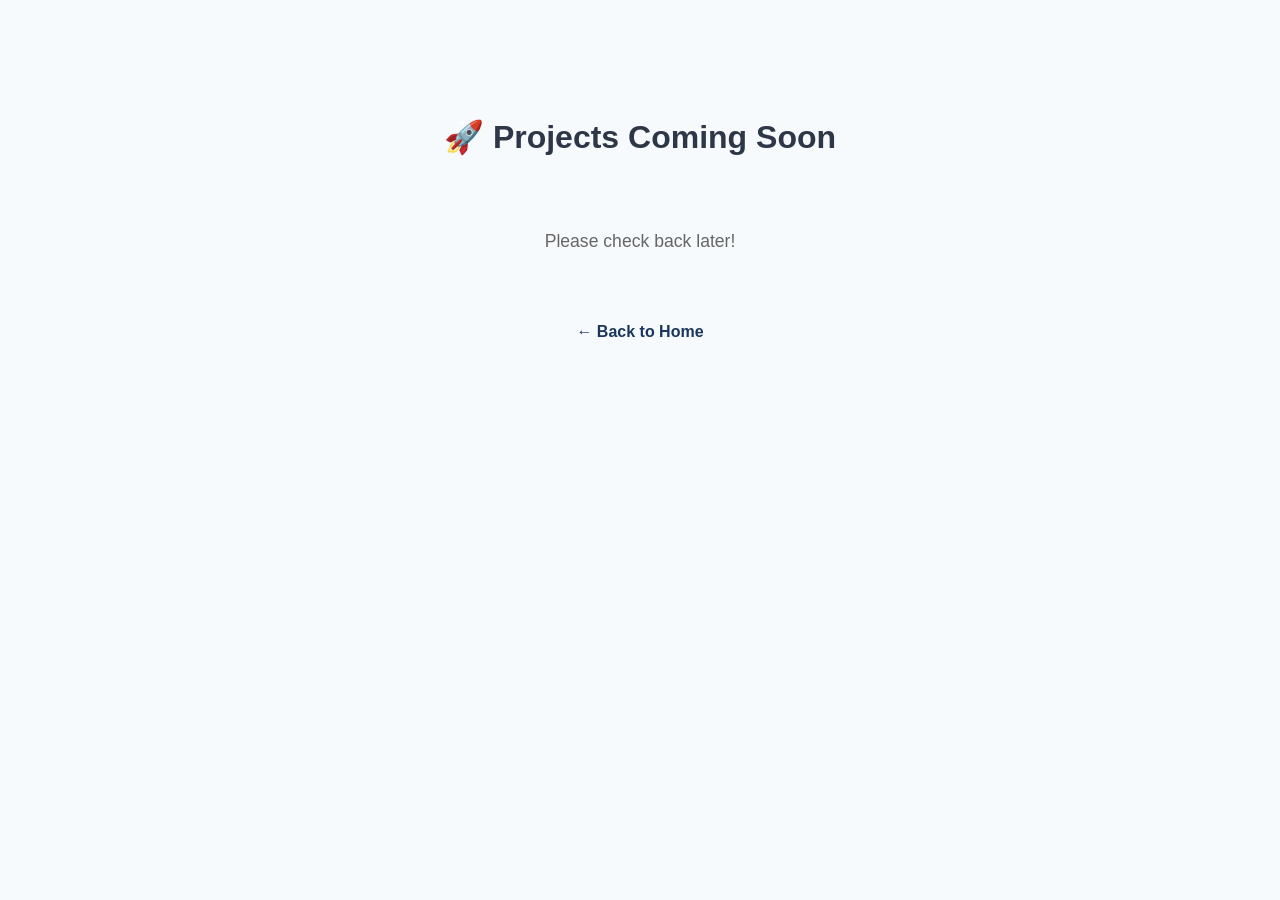
==== projects.html @ 6c4d7a80 "Add files via upload" ====
<!DOCTYPE html>
<html lang="en">
<head>
    <meta charset="UTF-8">
    <meta name="viewport" content="width=device-width, initial-scale=1.0">
    <title>Projects | Portfolio</title>
    <link rel="stylesheet" href="style.css">
</head>
<body>

    <main style="text-align: center; padding: 5rem 1rem;">
        <h1>🚀 Projects Coming Soon</h1>
        <p style="margin: 1.5rem 0; font-size: 1.1rem; color: #666;"> Please check back later!</p>
        
        <a href="index.html" style="text-decoration: none; color: var(--primary-color, #007bff); font-weight: bold;">
            ← Back to Home
        </a>
    </main>

</body>
</html>
---- style.css ----
:root {
    --primary-color: #1A365D;
    --secondary-color: #2B6CB0;
    --accent-color: #3182CE;
    --text-color: #2D3748;
    --bg-light: #F7FAFC;
    --bg-card: #FFFFFF;
    --border-color: #E2E8F0;
}

* {
    margin: 0;
    padding: 0;
    box-sizing: border-box;
}

body {
    font-family: 'Segoe UI', Tahoma, Geneva, Verdana, sans-serif;
    line-height: 1.6;
    color: var(--text-color);
    background-color: var(--bg-light);
    display: flex;
    flex-direction: column;
    min-height: 100vh;
}

header {
    background-color: var(--primary-color);
    color: white;
    padding: 1rem 2rem;
    display: flex;
    justify-content: space-between;
    align-items: center;
    flex-wrap: wrap;
}

header .logo h1 {
    font-size: 1.5rem;
}

nav ul {
    display: flex;
    list-style: none;
    gap: 1.5rem;
}

nav a {
    color: white;
    text-decoration: none;
    font-weight: 500;
    transition: color 0.3s ease;
}

nav a:hover,
nav a.active {
    color: #90CDF4;
    text-decoration: underline;
}

main {
    flex: 1;
    max-width: 900px;
    width: 90%;
    margin: 2rem auto;
    display: flex;
    flex-direction: column;
    gap: 2.5rem;
}

.hero {
    display: flex;
    flex-direction: row;
    align-items: center;
    gap: 2rem;
    background-color: var(--bg-card);
    padding: 2rem;
    border-radius: 8px;
    box-shadow: 0 2px 4px rgba(0, 0, 0, 0.05);
}

.hero-image img {
    width: 150px;
    height: 150px;
    border-radius: 50%;
    object-fit: cover
    border: 3px solid #333
    display:block
    margin:20px auto;
}

.hero-text h2 {
    font-size: 1.8rem;
    color: var(--primary-color);
}

.hero-text .tagline {
    font-size: 1.1rem;
    color: var(--secondary-color);
    font-weight: 600;
    margin-top: 0.5rem;
}

.about, .contact {
    background-color: var(--bg-card);
    padding: 2rem;
    border-radius: 8px;
    box-shadow: 0 2px 4px rgba(0, 0, 0, 0.05);
}

.about h2, .contact h2 {
    font-size: 1.5rem;
    color: var(--primary-color);
    margin-bottom: 1rem;
    border-bottom: 2px solid var(--border-color);
    padding-bottom: 0.5rem;
}

.about p {
    margin-bottom: 1rem;
}

.contact-links {
    list-style: none;
    margin-top: 1rem;
}

.contact-links li {
    margin-bottom: 0.5rem;
}

.contact-links a {
    color: var(--accent-color);
    text-decoration: none;
}

.contact-links a:hover {
    text-decoration: underline;
}

footer {
    background-color: var(--primary-color);
    color: white;
    text-align: center;
    padding: 1rem;
    margin-top: auto;
    font-size: 0.9rem;
}

/* Mobile Responsiveness (320px to 650px) */
@media (max-width: 650px) {
    header {
        flex-direction: column;
        align-items: flex-start;
        gap: 1rem;
    }

    nav ul {
        gap: 1rem;
    }

    .hero {
        flex-direction: column;
        text-align: center;
    }

    .hero-image img {
        width: 130px;
        height: 130px;
    }
}
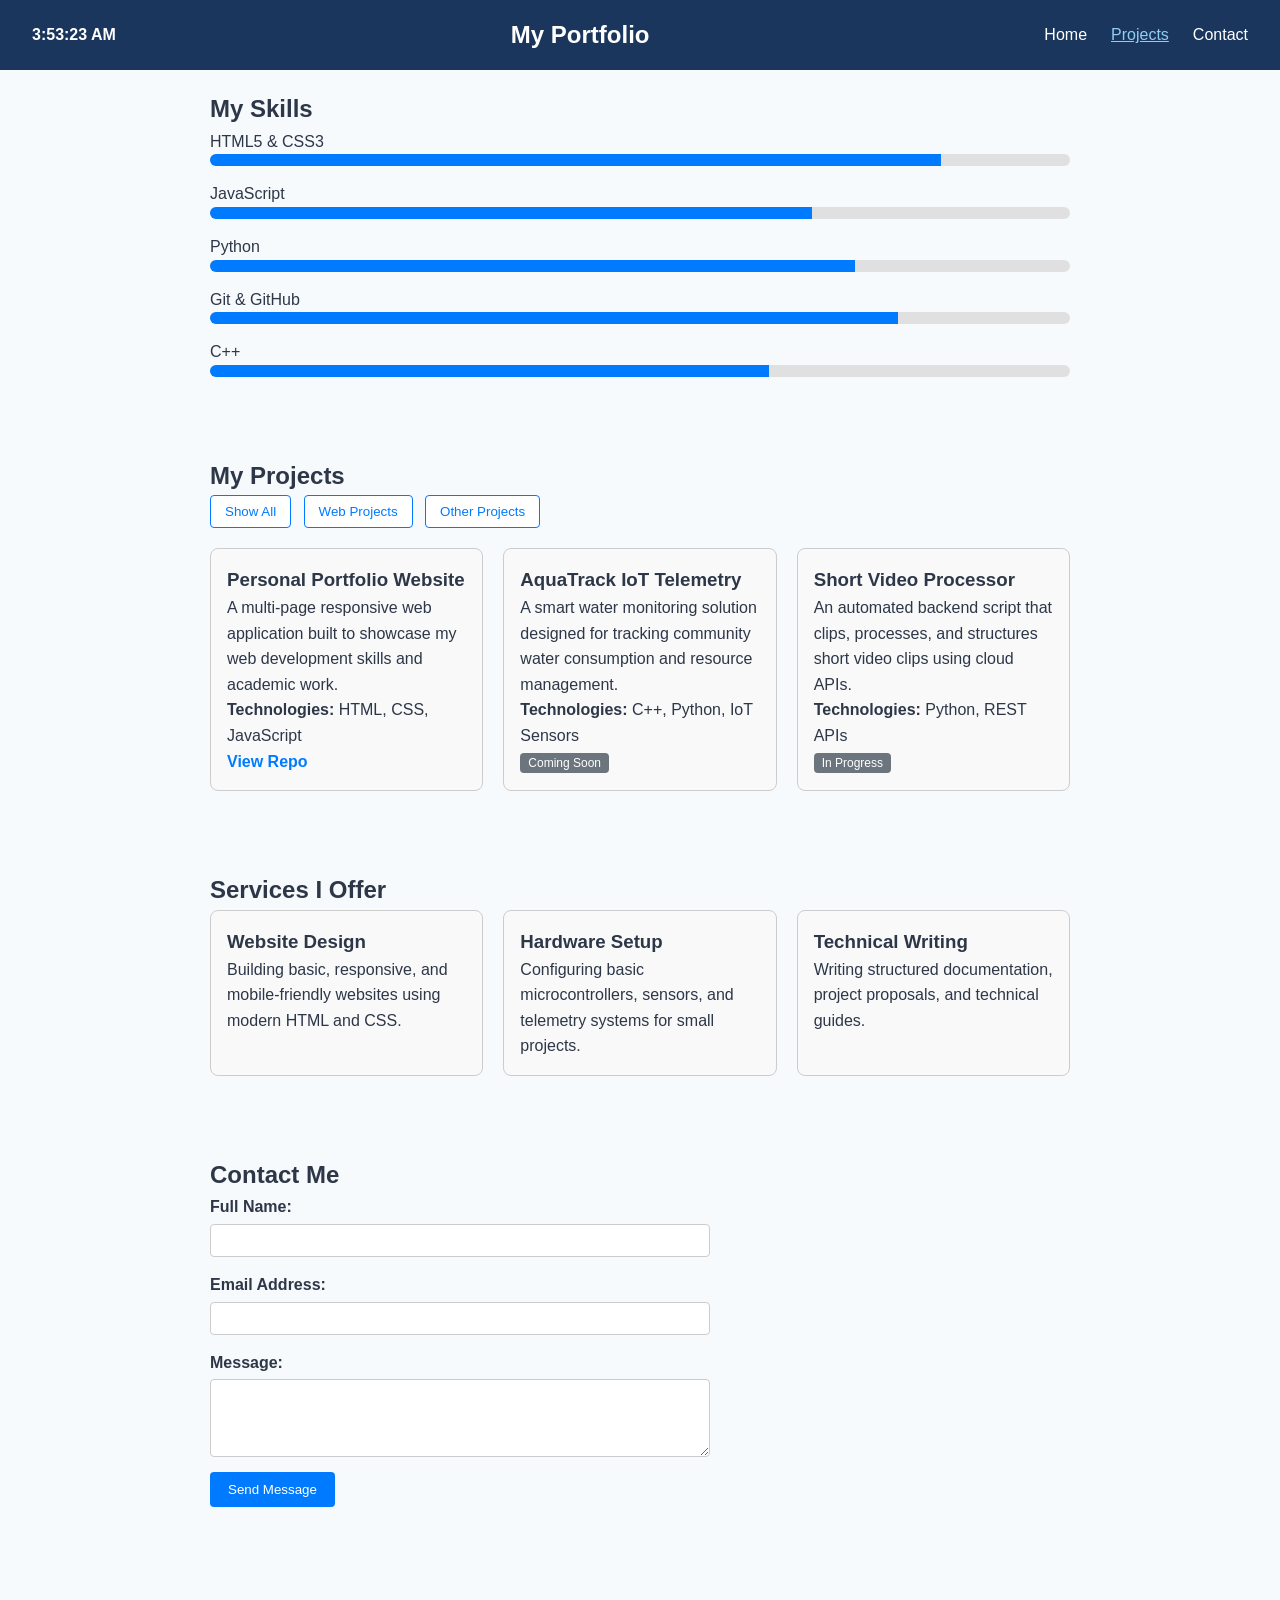
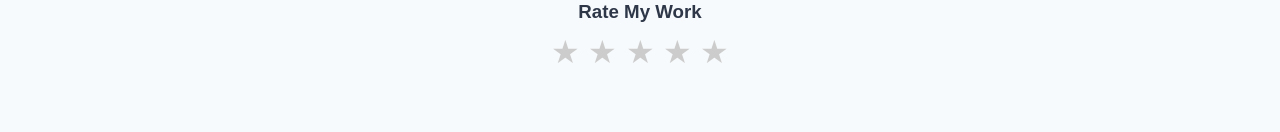
==== commit d3413ce1: "Add files via upload" ====
--- a/projects.html
+++ b/projects.html
@@ -1,21 +1,166 @@
 <!DOCTYPE html>
 <html lang="en">
 <head>
-    <meta charset="UTF-8">
-    <meta name="viewport" content="width=device-width, initial-scale=1.0">
-    <title>Projects | Portfolio</title>
-    <link rel="stylesheet" href="style.css">
+  <meta charset="UTF-8">
+  <meta name="viewport" content="width=device-width, initial-scale=1.0">
+  <title>Projects & Skills | Portfolio</title>
+  <link rel="stylesheet" href="style.css">
 </head>
 <body>
 
-    <main style="text-align: center; padding: 5rem 1rem;">
-        <h1>🚀 Projects Coming Soon</h1>
-        <p style="margin: 1.5rem 0; font-size: 1.1rem; color: #666;"> Please check back later!</p>
+
+  <header>
+    <p id="clock"></p>
+    <div class="logo">
+      <h1>My Portfolio</h1>
+    </div>
+    <nav>
+      <ul>
+        <li><a href="index.html">Home</a></li>
+        <li><a href="projects.html" class="active">Projects</a></li>
+        <li><a href="#contact">Contact</a></li>
+      </ul>
+    </nav>
+  </header>
+
+  <main class="container">
+
+  
+    <section class="section">
+      <h2>My Skills</h2>
+      <div class="skills-list">
+
+        <div class="skill">
+          <p>HTML5 & CSS3 </p>
+          <div class="bar-background"><div class="bar-fill" style="width: 85%;"></div></div>
+        </div>
+
+        <div class="skill">
+          <p>JavaScript</p>
+          <div class="bar-background"><div class="bar-fill" style="width: 70%;"></div></div>
+        </div>
+
+        <div class="skill">
+          <p>Python </p>
+          <div class="bar-background"><div class="bar-fill" style="width: 75%;"></div></div>
+        </div>
+
+        <div class="skill">
+          <p>Git & GitHub </p>
+          <div class="bar-background"><div class="bar-fill" style="width: 80%;"></div></div>
+        </div>
+
+        <div class="skill">
+          <p>C++ </p>
+          <div class="bar-background"><div class="bar-fill" style="width: 65%;"></div></div>
+        </div>
+
+      </div>
+    </section>
+
+  
+    <section class="section">
+      <h2>My Projects</h2>
+
+    
+      <div class="filter-buttons">
+        <button class="btn active" onclick="filterProjects('all')">Show All</button>
+        <button class="btn" onclick="filterProjects('web')">Web Projects</button>
+        <button class="btn" onclick="filterProjects('other')">Other Projects</button>
+      </div>
+
+      <div class="projects-grid">
+
         
-        <a href="index.html" style="text-decoration: none; color: var(--primary-color, #007bff); font-weight: bold;">
-            ← Back to Home
-        </a>
-    </main>
+        <div class="card project-card" data-category="web">
+          <h3>Personal Portfolio Website</h3>
+          <p>A multi-page responsive web application built to showcase my web development skills and academic work.</p>
+          <p><strong>Technologies:</strong> HTML, CSS, JavaScript</p>
+          <!-- REPLACE WITH YOUR GITHUB LINK IF YOU HAVE ONE -->
+          <a href="https://github.com/jjmuller403-byte/My.Portfolio" target="_blank" class="project-link">View Repo</a>
+        </div>
 
+      
+        <div class="card project-card" data-category="other">
+          <h3>AquaTrack IoT Telemetry</h3>
+          <p>A smart water monitoring solution designed for tracking community water consumption and resource management.</p>
+          <p><strong>Technologies:</strong> C++, Python, IoT Sensors</p>
+          <span class="badge">Coming Soon</span>
+        </div>
+
+      
+        <div class="card project-card" data-category="web">
+          <h3>Short Video Processor</h3>
+          <p>An automated backend script that clips, processes, and structures short video clips using cloud APIs.</p>
+          <p><strong>Technologies:</strong> Python, REST APIs</p>
+          <span class="badge">In Progress</span>
+        </div>
+
+      </div>
+    </section>
+
+    
+    <section class="section">
+      <h2>Services I Offer</h2>
+      <div class="services-grid">
+        <div class="card">
+          <h3>Website Design</h3>
+          <p>Building basic, responsive, and mobile-friendly websites using modern HTML and CSS.</p>
+        </div>
+        <div class="card">
+          <h3>Hardware Setup</h3>
+          <p>Configuring basic microcontrollers, sensors, and telemetry systems for small projects.</p>
+        </div>
+        <div class="card">
+          <h3>Technical Writing</h3>
+          <p>Writing structured documentation, project proposals, and technical guides.</p>
+        </div>
+      </div>
+    </section>
+
+    
+    <section id="contact" class="section">
+      <h2>Contact Me</h2>
+      <form id="contactForm">
+
+        <div class="field">
+          <label for="userName">Full Name:</label>
+          <input type="text" id="userName">
+          <span class="error" id="nameError"></span>
+        </div>
+
+        <div class="field">
+          <label for="userEmail">Email Address:</label>
+          <input type="text" id="userEmail">
+          <span class="error" id="emailError"></span>
+        </div>
+
+        <div class="field">
+          <label for="userMessage">Message:</label>
+          <textarea id="userMessage" rows="4"></textarea>
+          <span class="error" id="messageError"></span>
+        </div>
+
+        <button type="submit" class="submit-btn">Send Message</button>
+        <p class="success" id="successMsg"></p>
+
+      </form>
+    </section>
+
+  </main>
+
+  <script src="script.js"></script>
+  
+   <div class="rating-container">
+  <h3>Rate My Work</h3>
+  <div class="stars" id="star-rating">
+    <span data-value="1">★</span>
+    <span data-value="2">★</span>
+    <span data-value="3">★</span>
+    <span data-value="4">★</span>
+    <span data-value="5">★</span>
+  </div>
+  <p id="rating-message" class="rating-message"></p>
+</div>
 </body>
 </html>
--- a/style.css
+++ b/style.css
@@ -146,7 +146,7 @@
     font-size: 0.9rem;
 }
 
-/* Mobile Responsiveness (320px to 650px) */
+
 @media (max-width: 650px) {
     header {
         flex-direction: column;
@@ -167,4 +167,152 @@
         width: 130px;
         height: 130px;
     }
+}
+.container {
+  max-width: 900px;
+  margin: 0 auto;
+  padding: 20px;
+  font-family: Arial, sans-serif;
+}
+
+.section {
+  margin-bottom: 40px;
+}
+
+
+.skills-list {
+  display: flex;
+  flex-direction: column;
+  gap: 15px;
+}
+
+.bar-background {
+  background-color: #e0e0e0;
+  height: 12px;
+  border-radius: 6px;
+  overflow: hidden;
+}
+
+.bar-fill {
+  background-color: #007bff;
+  height: 100%;
+}
+
+
+.filter-buttons {
+  margin-bottom: 20px;
+}
+
+.btn {
+  padding: 8px 14px;
+  margin-right: 8px;
+  border: 1px solid #007bff;
+  background-color: white;
+  color: #007bff;
+  cursor: pointer;
+  border-radius: 4px;
+}
+
+.btn:hover {
+  background-color: #007bff;
+  color: white;
+}
+
+.projects-grid, .services-grid {
+  display: grid;
+  grid-template-columns: repeat(auto-fit, minmax(250px, 1fr));
+  gap: 20px;
+}
+
+.card {
+  border: 1px solid #ccc;
+  padding: 16px;
+  border-radius: 8px;
+  background-color: #f9f9f9;
+}
+
+.badge {
+  background-color: #6c757d;
+  color: white;
+  padding: 3px 8px;
+  font-size: 12px;
+  border-radius: 4px;
+}
+
+.project-link {
+  color: #007bff;
+  font-weight: bold;
+  text-decoration: none;
+}
+
+#contactForm {
+  max-width: 500px;
+}
+
+.field {
+  display: flex;
+  flex-direction: column;
+  margin-bottom: 12px;
+}
+
+.field label {
+  font-weight: bold;
+  margin-bottom: 4px;
+}
+
+.field input, .field textarea {
+  padding: 8px;
+  border: 1px solid #ccc;
+  border-radius: 4px;
+}
+
+.error {
+  color: red;
+  font-size: 13px;
+  margin-top: 3px;
+}
+
+.success {
+  color: green;
+  font-weight: bold;
+  margin-top: 10px;
+}
+
+.submit-btn {
+  background-color: #007bff;
+  color: white;
+  border: none;
+  padding: 10px 18px;
+  border-radius: 4px;
+  cursor: pointer;
+}
+#clock {
+  font-size: 1rem;
+  font-weight: bold;
+}
+
+
+.rating-container {
+  text-align: center;
+  margin: 20px 0;
+}
+
+.stars span {
+  font-size: 2rem;
+  color: #ccc;
+  cursor: pointer;
+  transition: color 0.2s ease-in-out;
+  padding: 0 2px;
+}
+
+.stars span.active,
+.stars span.hover {
+  color: #f39c12;
+}
+
+#rating-message {
+  margin-top: 10px;
+  font-weight: bold;
+  color: #2e7d32;
+  min-height: 24px;
 }
